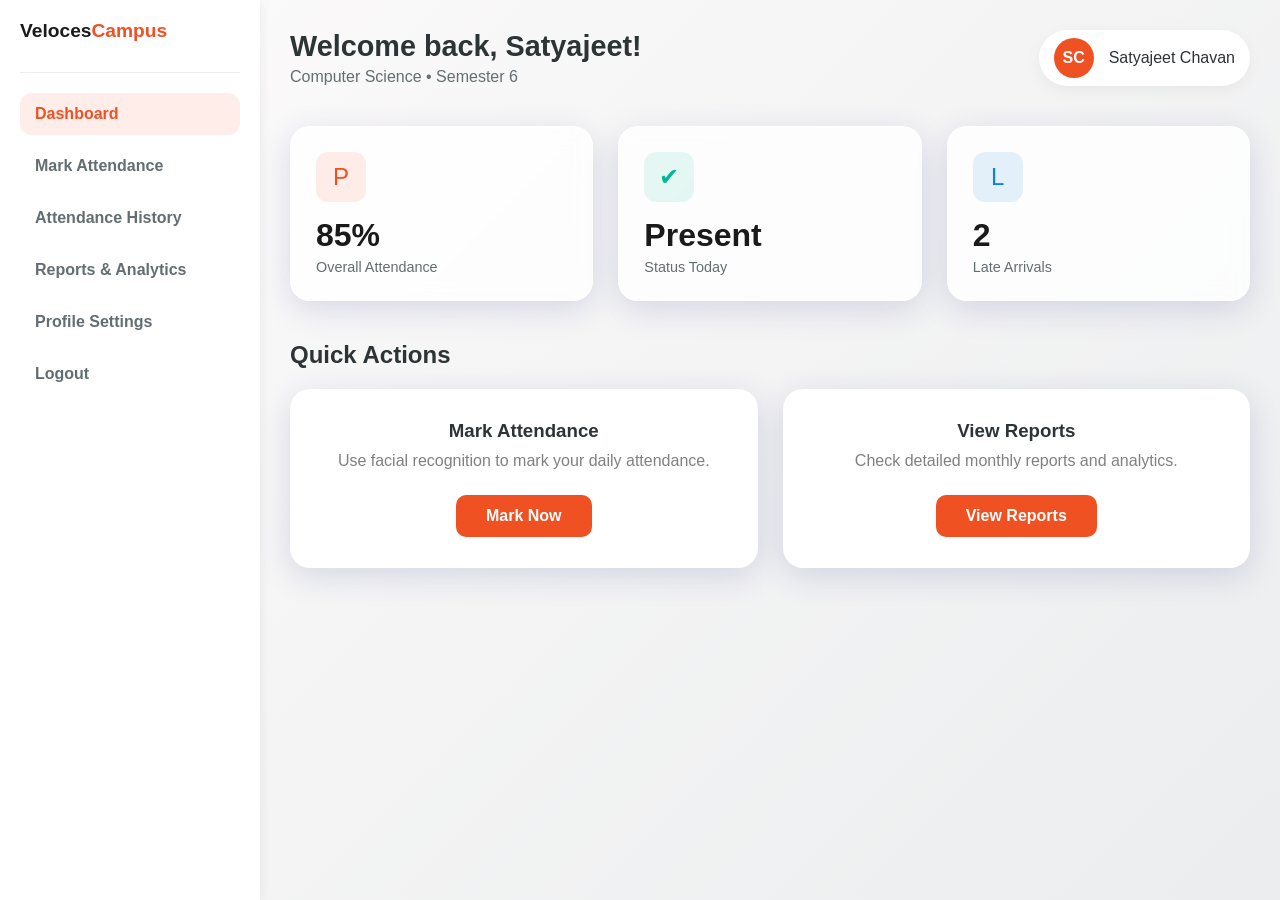
==== index.html @ 33d6042e "commit" ====
<!DOCTYPE html>
<html lang="en">

<head>
    <meta charset="UTF-8">
    <meta name="viewport" content="width=device-width, initial-scale=1.0">
    <title>Smart Attendance Dashboard | Veloces Campus</title>
    <link rel="stylesheet" href="css/style.css">
    <link href="https://fonts.googleapis.com/css2?family=Inter:wght@400;600;700&display=swap" rel="stylesheet">
    <style>
        body {
            font-family: 'Inter', sans-serif;
        }
    </style>
</head>

<body>
    <div class="sidebar">
        <div class="logo-container">
            <!-- Placeholder for logo -->
            <div class="logo-text">Veloces<span>Campus</span></div>
        </div>
        <ul class="nav-links">
            <li><a href="index.html" class="active">Dashboard</a></li>
            <li><a href="mark-attendance.html">Mark Attendance</a></li>
            <li><a href="history.html">Attendance History</a></li>
            <li><a href="reports.html">Reports & Analytics</a></li>
            <li><a href="#">Profile Settings</a></li>
            <li><a href="#">Logout</a></li>
        </ul>
    </div>

    <div class="main-content">
        <div class="header">
            <div class="welcome-text">
                <h1>Welcome back, Satyajeet!</h1>
                <p>Computer Science • Semester 6</p>
            </div>
            <div class="user-profile">
                <div class="avatar">SC</div>
                <span>Satyajeet Chavan</span>
            </div>
        </div>

        <div class="stats-grid">
            <div class="stat-card">
                <div class="stat-header">
                    <div class="stat-icon icon-orange">P</div>
                </div>
                <div class="stat-value">85%</div>
                <div class="stat-label">Overall Attendance</div>
            </div>
            <div class="stat-card">
                <div class="stat-header">
                    <div class="stat-icon icon-green">✔</div>
                </div>
                <div class="stat-value">Present</div>
                <div class="stat-label">Status Today</div>
            </div>
            <div class="stat-card">
                <div class="stat-header">
                    <div class="stat-icon icon-blue">L</div>
                </div>
                <div class="stat-value">2</div>
                <div class="stat-label">Late Arrivals</div>
            </div>
        </div>

        <h2 style="margin-bottom: 20px;">Quick Actions</h2>
        <div class="quick-actions">
            <div class="action-card" onclick="window.location.href='mark-attendance.html'">
                <h3>Mark Attendance</h3>
                <p style="color: grey; margin: 10px 0;">Use facial recognition to mark your daily attendance.</p>
                <a href="mark-attendance.html" class="btn-primary">Mark Now</a>
            </div>
            <div class="action-card" onclick="window.location.href='reports.html'">
                <h3>View Reports</h3>
                <p style="color: grey; margin: 10px 0;">Check detailed monthly reports and analytics.</p>
                <a href="reports.html" class="btn-primary">View Reports</a>
            </div>
        </div>
    </div>
    <script src="js/script.js"></script>
</body>

</html>
---- css/style.css ----
:root {
    --primary: #F05123;
    --primary-hover: #d04218;
    --dark: #1a1a1a;
    --light: #f4f7f6;
    --white: #ffffff;
    --glass: rgba(255, 255, 255, 0.8);
    --glass-border: rgba(255, 255, 255, 0.9);
    --shadow: 0 8px 32px 0 rgba(31, 38, 135, 0.15);
    --text-main: #2d3436;
    --text-muted: #636e72;
    --success: #00b894;
    --danger: #d63031;
}

* {
    margin: 0;
    padding: 0;
    box-sizing: border-box;
    font-family: 'Segoe UI', Tahoma, Geneva, Verdana, sans-serif;
}

body {
    background: linear-gradient(135deg, #fdfbfb 0%, #ebedee 100%);
    color: var(--text-main);
    min-height: 100vh;
    display: flex;
}

.sidebar {
    width: 260px;
    background: var(--white);
    height: 100vh;
    position: fixed;
    left: 0;
    top: 0;
    padding: 20px;
    display: flex;
    flex-direction: column;
    box-shadow: 2px 0 10px rgba(0, 0, 0, 0.05);
    z-index: 100;
}

.logo-container {
    display: flex;
    align-items: center;
    gap: 10px;
    padding-bottom: 30px;
    margin-bottom: 20px;
    border-bottom: 1px solid #eee;
}

.logo-container img {
    height: 40px;
}

.logo-text {
    font-size: 1.2rem;
    font-weight: 700;
    color: var(--dark);
}

.logo-text span {
    color: var(--primary);
}

.nav-links {
    list-style: none;
    flex: 1;
}

.nav-links li {
    margin-bottom: 10px;
}

.nav-links a {
    text-decoration: none;
    color: var(--text-muted);
    font-weight: 600;
    padding: 12px 15px;
    border-radius: 12px;
    display: flex;
    align-items: center;
    gap: 12px;
    transition: all 0.3s ease;
}

.nav-links a:hover,
.nav-links a.active {
    background: rgba(240, 81, 35, 0.1);
    color: var(--primary);
}

.main-content {
    margin-left: 260px;
    flex: 1;
    padding: 30px;
}

.header {
    display: flex;
    justify-content: space-between;
    align-items: center;
    margin-bottom: 40px;
}

.welcome-text h1 {
    font-size: 1.8rem;
    margin-bottom: 5px;
}

.welcome-text p {
    color: var(--text-muted);
}

.user-profile {
    display: flex;
    align-items: center;
    gap: 15px;
    background: var(--white);
    padding: 8px 15px;
    border-radius: 30px;
    box-shadow: 0 4px 15px rgba(0, 0, 0, 0.05);
}

.avatar {
    width: 40px;
    height: 40px;
    border-radius: 50%;
    background: var(--primary);
    color: var(--white);
    display: flex;
    align-items: center;
    justify-content: center;
    font-weight: bold;
}


/* Dashboard Cards */
.stats-grid {
    display: grid;
    grid-template-columns: repeat(auto-fit, minmax(240px, 1fr));
    gap: 25px;
    margin-bottom: 40px;
}

.stat-card {
    background: var(--glass);
    backdrop-filter: blur(8px);
    -webkit-backdrop-filter: blur(8px);
    border: 1px solid var(--glass-border);
    padding: 25px;
    border-radius: 20px;
    box-shadow: var(--shadow);
    transition: transform 0.3s ease;
}

.stat-card:hover {
    transform: translateY(-5px);
}

.stat-header {
    display: flex;
    justify-content: space-between;
    align-items: center;
    margin-bottom: 15px;
}

.stat-icon {
    width: 50px;
    height: 50px;
    border-radius: 12px;
    display: flex;
    align-items: center;
    justify-content: center;
    font-size: 1.5rem;
}

.icon-orange {
    background: rgba(240, 81, 35, 0.1);
    color: var(--primary);
}

.icon-green {
    background: rgba(0, 184, 148, 0.1);
    color: var(--success);
}

.icon-blue {
    background: rgba(9, 132, 227, 0.1);
    color: #0984e3;
}

.stat-value {
    font-size: 2rem;
    font-weight: 700;
    color: var(--dark);
    margin-bottom: 5px;
}

.stat-label {
    color: var(--text-muted);
    font-size: 0.9rem;
}


/* Quick Actions */
.quick-actions {
    display: grid;
    grid-template-columns: repeat(auto-fit, minmax(300px, 1fr));
    gap: 25px;
}

.action-card {
    background: var(--white);
    padding: 30px;
    border-radius: 20px;
    box-shadow: var(--shadow);
    text-align: center;
    cursor: pointer;
    transition: all 0.3s ease;
    border: 1px solid transparent;
}

.action-card:hover {
    border-color: var(--primary);
    transform: translateY(-2px);
}

.btn-primary {
    background: var(--primary);
    color: var(--white);
    border: none;
    padding: 12px 30px;
    border-radius: 10px;
    font-size: 1rem;
    font-weight: 600;
    cursor: pointer;
    transition: background 0.3s ease;
    text-decoration: none;
    display: inline-block;
    margin-top: 15px;
}

.btn-primary:hover {
    background: var(--primary-hover);
}


/* Mock Components */
.camera-box {
    width: 100%;
    height: 300px;
    background: #000;
    border-radius: 20px;
    position: relative;
    overflow: hidden;
    display: flex;
    align-items: center;
    justify-content: center;
}

.camera-overlay {
    border: 2px dashed rgba(255, 255, 255, 0.5);
    width: 200px;
    height: 250px;
    border-radius: 50% / 40%;
}

.map-box {
    width: 100%;
    height: 300px;
    background: #e0e0e0;
    border-radius: 20px;
    display: flex;
    align-items: center;
    justify-content: center;
    color: #888;
}


/* Table */
.table-container {
    background: var(--white);
    padding: 25px;
    border-radius: 20px;
    box-shadow: var(--shadow);
    overflow-x: auto;
}

table {
    width: 100%;
    border-collapse: collapse;
}

th,
td {
    padding: 15px 20px;
    text-align: left;
    border-bottom: 1px solid #eee;
}

th {
    color: var(--text-muted);
    font-weight: 600;
}

.status-badge {
    padding: 5px 12px;
    border-radius: 20px;
    font-size: 0.85rem;
    font-weight: 600;
}

.bg-present {
    background: rgba(0, 184, 148, 0.1);
    color: var(--success);
}

.bg-absent {
    background: rgba(214, 48, 49, 0.1);
    color: var(--danger);
}


/* Animation */
@keyframes fadeIn {
    from {
        opacity: 0;
        transform: translateY(20px);
    }

    to {
        opacity: 1;
        transform: translateY(0);
    }
}

.animate-fade-in {
    animation: fadeIn 0.6s ease-out forwards;
}
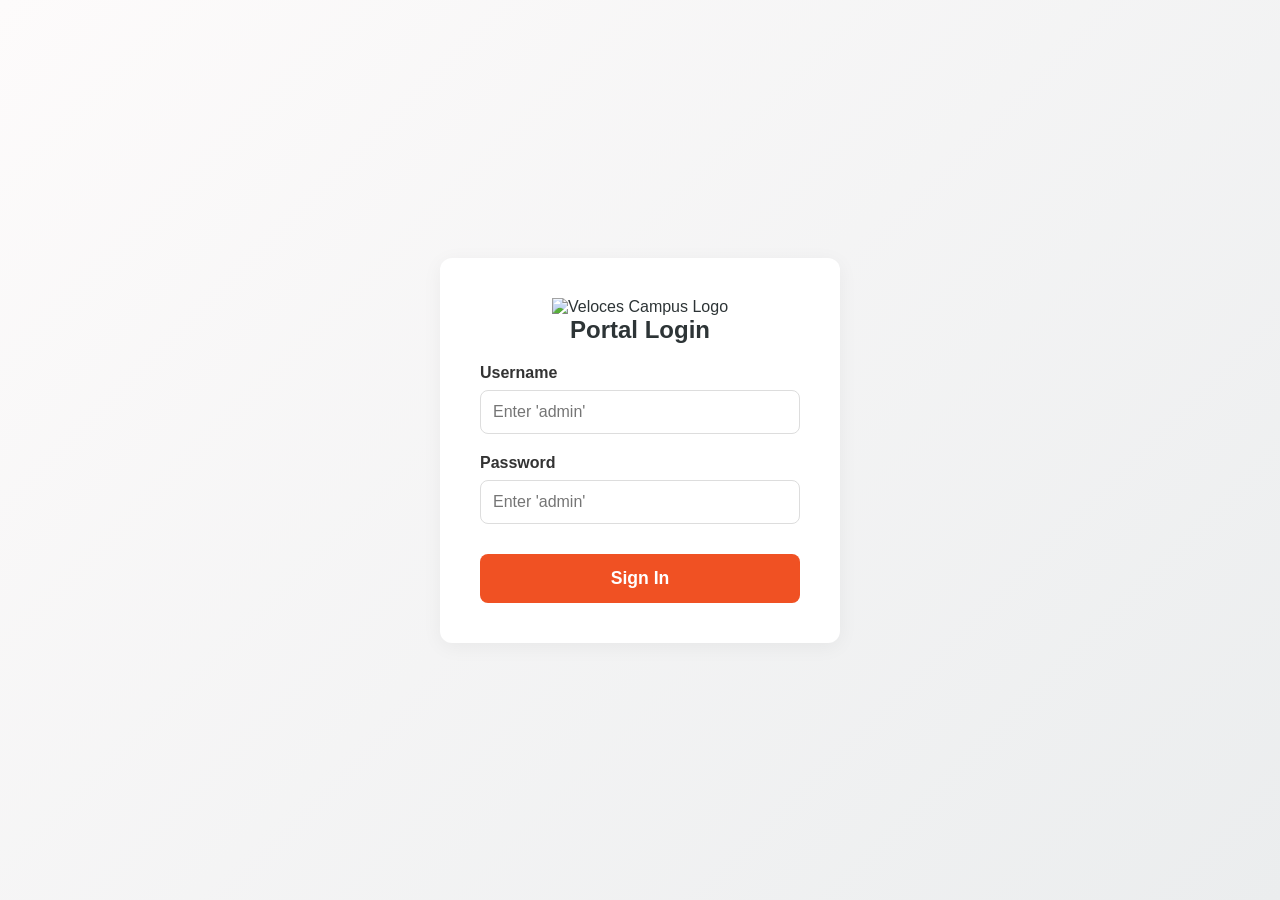
==== commit 4e49d76e: "commit" ====
--- a/index.html
+++ b/index.html
@@ -17,8 +17,7 @@
 <body>
     <div class="sidebar">
         <div class="logo-container">
-            <!-- Placeholder for logo -->
-            <div class="logo-text">Veloces<span>Campus</span></div>
+            <img src="vel.jpeg" alt="Veloces Campus Logo">
         </div>
         <ul class="nav-links">
             <li><a href="index.html" class="active">Dashboard</a></li>
--- a/css/style.css
+++ b/css/style.css
@@ -44,24 +44,21 @@
 .logo-container {
     display: flex;
     align-items: center;
-    gap: 10px;
-    padding-bottom: 30px;
+    justify-content: flex-start;
+    padding: 10px 0 30px 0;
     margin-bottom: 20px;
-    border-bottom: 1px solid #eee;
 }
 
 .logo-container img {
-    height: 40px;
-}
-
-.logo-text {
-    font-size: 1.2rem;
-    font-weight: 700;
-    color: var(--dark);
-}
-
-.logo-text span {
-    color: var(--primary);
+    max-height: 80px;
+    width: auto;
+    max-width: 100%;
+    object-fit: contain;
+    transition: transform 0.3s ease;
+}
+
+.logo-container img:hover {
+    transform: scale(1.02);
 }
 
 .nav-links {
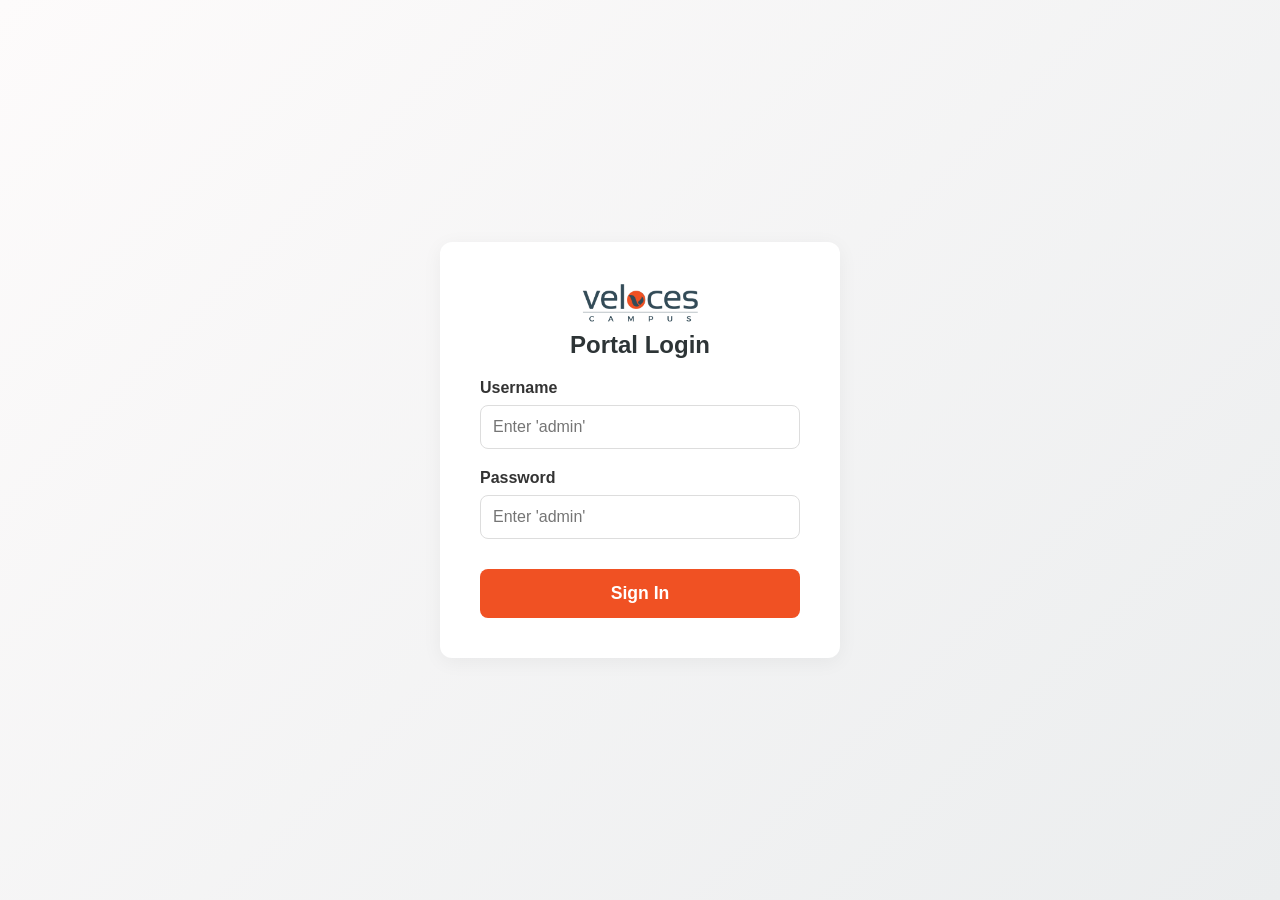
==== commit 196d9e69: "commit" ====
--- a/index.html
+++ b/index.html
@@ -17,7 +17,7 @@
 <body>
     <div class="sidebar">
         <div class="logo-container">
-            <img src="vel.jpeg" alt="Veloces Campus Logo">
+            <img src="vel.png" alt="Veloces Campus Logo">
         </div>
         <ul class="nav-links">
             <li><a href="index.html" class="active">Dashboard</a></li>
